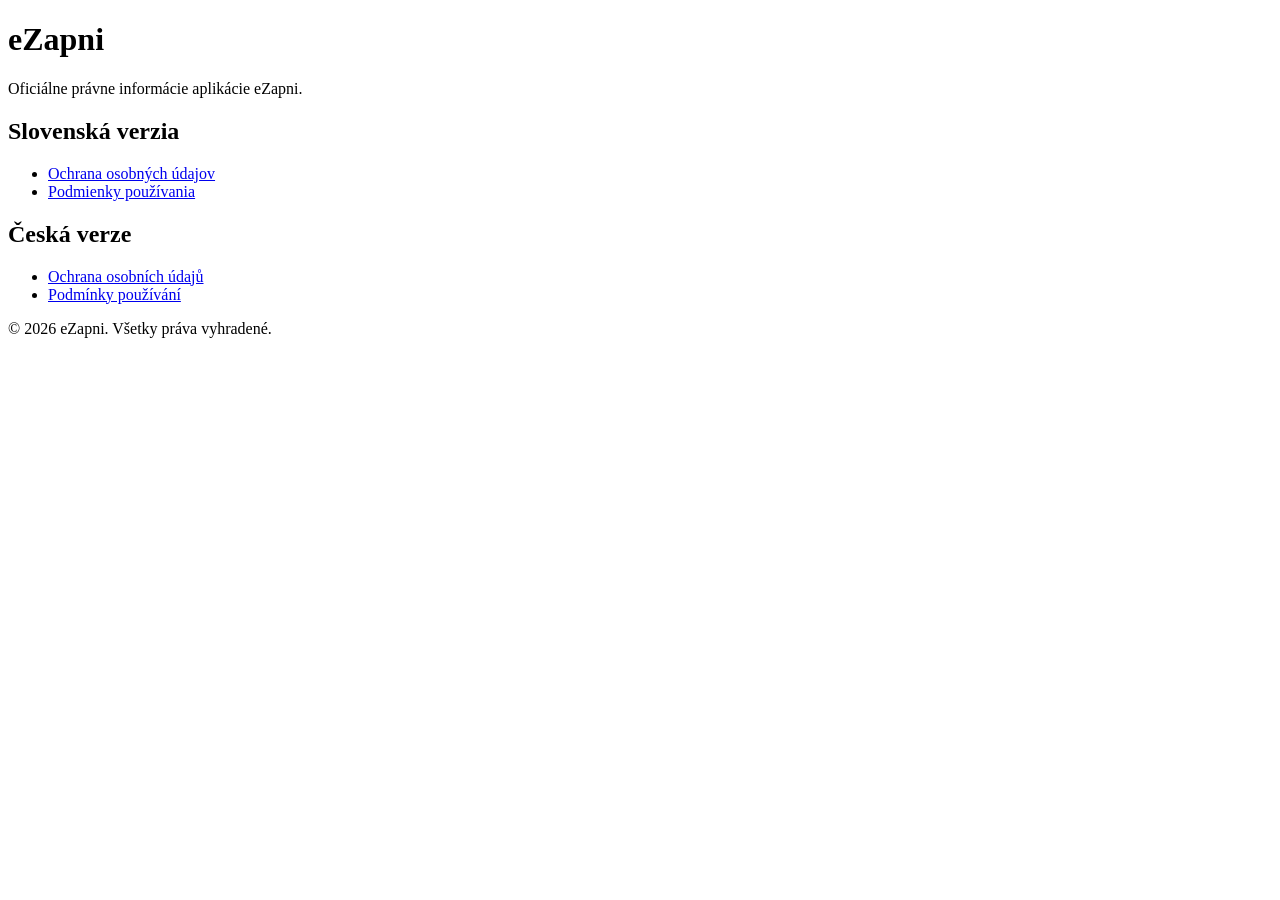
==== index.html @ 12177548 "Create index.html" ====
<!DOCTYPE html>
<html lang="sk">
<head>
  <meta charset="UTF-8" />
  <meta name="viewport" content="width=device-width, initial-scale=1.0" />
  <title>eZapni – Právne informácie</title>
  <link rel="stylesheet" href="styles.css" />
</head>
<body>
  <div class="container">
    <h1>eZapni</h1>
    <p class="subtitle">
      Oficiálne právne informácie aplikácie eZapni.
    </p>

    <div class="language-block">
      <h2>Slovenská verzia</h2>
      <ul>
        <li><a href="privacy-sk.html">Ochrana osobných údajov</a></li>
        <li><a href="terms-sk.html">Podmienky používania</a></li>
      </ul>
    </div>

    <div class="language-block">
      <h2>Česká verze</h2>
      <ul>
        <li><a href="privacy-cz.html">Ochrana osobních údajů</a></li>
        <li><a href="terms-cz.html">Podmínky používání</a></li>
      </ul>
    </div>

    <footer>
      © 2026 eZapni. Všetky práva vyhradené.
    </footer>
  </div>
</body>
</html>
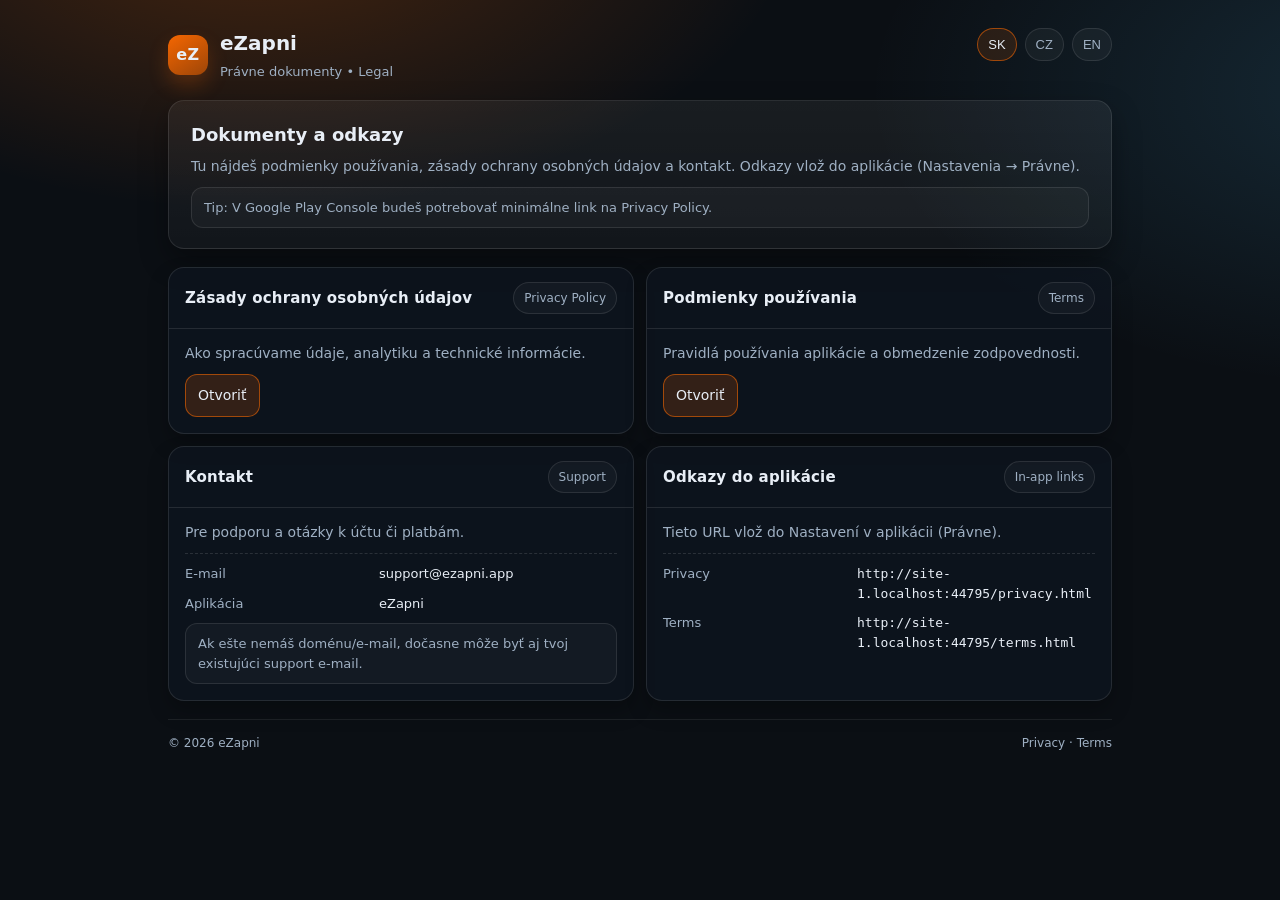
==== commit 4dd9179f: "Update index.html" ====
--- a/index.html
+++ b/index.html
@@ -1,37 +1,226 @@
-<!DOCTYPE html>
+<!doctype html>
 <html lang="sk">
 <head>
-  <meta charset="UTF-8" />
-  <meta name="viewport" content="width=device-width, initial-scale=1.0" />
-  <title>eZapni – Právne informácie</title>
-  <link rel="stylesheet" href="styles.css" />
+  <meta charset="utf-8" />
+  <meta name="viewport" content="width=device-width, initial-scale=1" />
+  <title>eZapni — Právne dokumenty</title>
+  <meta name="description" content="Právne dokumenty pre aplikáciu eZapni: Zásady ochrany osobných údajov, Podmienky používania, Kontakt." />
+  <link rel="stylesheet" href="./styles.css" />
 </head>
 <body>
   <div class="container">
-    <h1>eZapni</h1>
-    <p class="subtitle">
-      Oficiálne právne informácie aplikácie eZapni.
-    </p>
-
-    <div class="language-block">
-      <h2>Slovenská verzia</h2>
-      <ul>
-        <li><a href="privacy-sk.html">Ochrana osobných údajov</a></li>
-        <li><a href="terms-sk.html">Podmienky používania</a></li>
-      </ul>
+    <div class="header">
+      <div class="brand">
+        <div class="logo">eZ</div>
+        <div>
+          <h1>eZapni</h1>
+          <p>Právne dokumenty • Legal</p>
+        </div>
+      </div>
+
+      <div class="lang" role="navigation" aria-label="Language switch">
+        <button class="pill" aria-current="true" data-lang="sk">SK</button>
+        <button class="pill" aria-current="false" data-lang="cs">CZ</button>
+        <button class="pill" aria-current="false" data-lang="en">EN</button>
+      </div>
     </div>
 
-    <div class="language-block">
-      <h2>Česká verze</h2>
-      <ul>
-        <li><a href="privacy-cz.html">Ochrana osobních údajů</a></li>
-        <li><a href="terms-cz.html">Podmínky používání</a></li>
-      </ul>
+    <section class="hero" id="hero">
+      <h2>Dokumenty a odkazy</h2>
+      <p>Tu nájdeš podmienky používania, zásady ochrany osobných údajov a kontakt. Odkazy vlož do aplikácie (Nastavenia → Právne).</p>
+      <div class="notice" id="note">
+        Tip: V Google Play Console budeš potrebovať minimálne link na Privacy Policy.
+      </div>
+    </section>
+
+    <div class="grid">
+      <section class="card">
+        <header>
+          <h3 id="privacyTitle">Zásady ochrany osobných údajov</h3>
+          <span class="badge" id="privacyBadge">Privacy Policy</span>
+        </header>
+        <div class="content">
+          <p id="privacyDesc">Ako spracúvame údaje, analytiku a technické informácie.</p>
+          <div class="actions">
+            <a class="btn primary" href="./privacy.html" id="privacyBtn">Otvoriť</a>
+          </div>
+        </div>
+      </section>
+
+      <section class="card">
+        <header>
+          <h3 id="termsTitle">Podmienky používania</h3>
+          <span class="badge" id="termsBadge">Terms</span>
+        </header>
+        <div class="content">
+          <p id="termsDesc">Pravidlá používania aplikácie a obmedzenie zodpovednosti.</p>
+          <div class="actions">
+            <a class="btn primary" href="./terms.html" id="termsBtn">Otvoriť</a>
+          </div>
+        </div>
+      </section>
+
+      <section class="card">
+        <header>
+          <h3 id="contactTitle">Kontakt</h3>
+          <span class="badge" id="contactBadge">Support</span>
+        </header>
+        <div class="content">
+          <p id="contactDesc">Pre podporu a otázky k účtu či platbám.</p>
+          <div class="kv">
+            <div class="k" id="contactEmailK">E-mail</div>
+            <div class="v"><a href="mailto:support@ezapni.app">support@ezapni.app</a></div>
+
+            <div class="k" id="contactAppK">Aplikácia</div>
+            <div class="v">eZapni</div>
+          </div>
+
+          <div class="notice small" id="contactHint">
+            Ak ešte nemáš doménu/e-mail, dočasne môže byť aj tvoj existujúci support e-mail.
+          </div>
+        </div>
+      </section>
+
+      <section class="card">
+        <header>
+          <h3 id="linksTitle">Odkazy do aplikácie</h3>
+          <span class="badge" id="linksBadge">In-app links</span>
+        </header>
+        <div class="content">
+          <p id="linksDesc">Tieto URL vlož do Nastavení v aplikácii (Právne).</p>
+          <div class="kv">
+            <div class="k">Privacy</div>
+            <div class="v"><code id="privacyUrl"></code></div>
+
+            <div class="k">Terms</div>
+            <div class="v"><code id="termsUrl"></code></div>
+          </div>
+        </div>
+      </section>
     </div>
 
-    <footer>
-      © 2026 eZapni. Všetky práva vyhradené.
-    </footer>
+    <div class="footer">
+      <div>© <span id="year"></span> eZapni</div>
+      <div class="small">
+        <a href="./privacy.html">Privacy</a> · <a href="./terms.html">Terms</a>
+      </div>
+    </div>
   </div>
+
+  <script>
+    // Fill year + absolute URLs (works on GitHub Pages)
+    document.getElementById("year").textContent = new Date().getFullYear();
+
+    const abs = (path) => new URL(path, window.location.href).toString();
+    document.getElementById("privacyUrl").textContent = abs("./privacy.html");
+    document.getElementById("termsUrl").textContent = abs("./terms.html");
+
+    // Simple i18n switch (content only on index)
+    const strings = {
+      sk: {
+        heroTitle: "Dokumenty a odkazy",
+        heroDesc: "Tu nájdeš podmienky používania, zásady ochrany osobných údajov a kontakt. Odkazy vlož do aplikácie (Nastavenia → Právne).",
+        note: "Tip: V Google Play Console budeš potrebovať minimálne link na Privacy Policy.",
+        privacyTitle: "Zásady ochrany osobných údajov",
+        privacyDesc: "Ako spracúvame údaje, analytiku a technické informácie.",
+        privacyBtn: "Otvoriť",
+        termsTitle: "Podmienky používania",
+        termsDesc: "Pravidlá používania aplikácie a obmedzenie zodpovednosti.",
+        termsBtn: "Otvoriť",
+        contactTitle: "Kontakt",
+        contactDesc: "Pre podporu a otázky k účtu či platbám.",
+        contactEmailK: "E-mail",
+        contactAppK: "Aplikácia",
+        contactHint: "Ak ešte nemáš doménu/e-mail, dočasne môže byť aj tvoj existujúci support e-mail.",
+        linksTitle: "Odkazy do aplikácie",
+        linksDesc: "Tieto URL vlož do Nastavení v aplikácii (Právne).",
+      },
+      cs: {
+        heroTitle: "Dokumenty a odkazy",
+        heroDesc: "Zde najdeš podmínky používání, zásady ochrany osobních údajů a kontakt. Odkazy vlož do aplikace (Nastavení → Právní).",
+        note: "Tip: V Google Play Console budeš potřebovat minimálně odkaz na Privacy Policy.",
+        privacyTitle: "Zásady ochrany osobních údajů",
+        privacyDesc: "Jak zpracováváme údaje, analytiku a technické informace.",
+        privacyBtn: "Otevřít",
+        termsTitle: "Podmínky používání",
+        termsDesc: "Pravidla používání aplikace a omezení odpovědnosti.",
+        termsBtn: "Otevřít",
+        contactTitle: "Kontakt",
+        contactDesc: "Pro podporu a dotazy k účtu či platbám.",
+        contactEmailK: "E-mail",
+        contactAppK: "Aplikace",
+        contactHint: "Pokud ještě nemáš doménu/e-mail, dočasně může být i tvůj stávající support e-mail.",
+        linksTitle: "Odkazy do aplikace",
+        linksDesc: "Tato URL vlož do Nastavení v aplikaci (Právní).",
+      },
+      en: {
+        heroTitle: "Documents & links",
+        heroDesc: "Here you’ll find the Terms of Use, Privacy Policy and contact. Add these links in the app (Settings → Legal).",
+        note: "Tip: Google Play Console requires at least a Privacy Policy link.",
+        privacyTitle: "Privacy Policy",
+        privacyDesc: "How we process data, analytics and technical information.",
+        privacyBtn: "Open",
+        termsTitle: "Terms of Use",
+        termsDesc: "Rules for using the app and limitation of liability.",
+        termsBtn: "Open",
+        contactTitle: "Contact",
+        contactDesc: "Support and questions about account or payments.",
+        contactEmailK: "Email",
+        contactAppK: "App",
+        contactHint: "If you don’t have a domain/email yet, you can temporarily use your existing support email.",
+        linksTitle: "In-app links",
+        linksDesc: "Use these URLs in the app (Settings → Legal).",
+      }
+    };
+
+    const els = {
+      heroTitle: document.querySelector("#hero h2"),
+      heroDesc: document.querySelector("#hero p"),
+      note: document.getElementById("note"),
+      privacyTitle: document.getElementById("privacyTitle"),
+      privacyDesc: document.getElementById("privacyDesc"),
+      privacyBtn: document.getElementById("privacyBtn"),
+      termsTitle: document.getElementById("termsTitle"),
+      termsDesc: document.getElementById("termsDesc"),
+      termsBtn: document.getElementById("termsBtn"),
+      contactTitle: document.getElementById("contactTitle"),
+      contactDesc: document.getElementById("contactDesc"),
+      contactEmailK: document.getElementById("contactEmailK"),
+      contactAppK: document.getElementById("contactAppK"),
+      contactHint: document.getElementById("contactHint"),
+      linksTitle: document.getElementById("linksTitle"),
+      linksDesc: document.getElementById("linksDesc"),
+    };
+
+    function setLang(lang){
+      const s = strings[lang] || strings.sk;
+      els.heroTitle.textContent = s.heroTitle;
+      els.heroDesc.textContent = s.heroDesc;
+      els.note.textContent = s.note;
+      els.privacyTitle.textContent = s.privacyTitle;
+      els.privacyDesc.textContent = s.privacyDesc;
+      els.privacyBtn.textContent = s.privacyBtn;
+      els.termsTitle.textContent = s.termsTitle;
+      els.termsDesc.textContent = s.termsDesc;
+      els.termsBtn.textContent = s.termsBtn;
+      els.contactTitle.textContent = s.contactTitle;
+      els.contactDesc.textContent = s.contactDesc;
+      els.contactEmailK.textContent = s.contactEmailK;
+      els.contactAppK.textContent = s.contactAppK;
+      els.contactHint.textContent = s.contactHint;
+      els.linksTitle.textContent = s.linksTitle;
+      els.linksDesc.textContent = s.linksDesc;
+
+      document.querySelectorAll(".pill").forEach(b=>{
+        b.setAttribute("aria-current", b.dataset.lang === lang ? "true" : "false");
+      });
+
+      document.documentElement.lang = lang === "cs" ? "cs" : (lang === "en" ? "en" : "sk");
+    }
+
+    document.querySelectorAll(".pill").forEach(btn=>{
+      btn.addEventListener("click", ()=> setLang(btn.dataset.lang));
+    });
+  </script>
 </body>
 </html>
--- a/styles.css
+++ b/styles.css
@@ -0,0 +1,233 @@
+/* ezapni-legal — minimal, clean, mobile-friendly */
+
+:root{
+  --bg:#0b0f14;
+  --card:#0f1621;
+  --text:#e8eef6;
+  --muted:#9fb0c3;
+  --border:rgba(255,255,255,.10);
+  --accent:#ff6a00;
+
+  --radius:16px;
+  --shadow:0 12px 28px rgba(0,0,0,.35);
+
+  --max: 980px;
+}
+
+*{ box-sizing:border-box; }
+html,body{ height:100%; }
+body{
+  margin:0;
+  font-family: ui-sans-serif, system-ui, -apple-system, Segoe UI, Roboto, Helvetica, Arial, "Apple Color Emoji","Segoe UI Emoji";
+  background:
+    radial-gradient(900px 500px at 20% -10%, rgba(255,106,0,.25), transparent 60%),
+    radial-gradient(900px 500px at 110% 10%, rgba(86,200,255,.14), transparent 60%),
+    var(--bg);
+  color:var(--text);
+  line-height:1.5;
+}
+
+a{ color:inherit; text-decoration:none; }
+a:hover{ text-decoration:underline; }
+
+.container{
+  max-width:var(--max);
+  margin:0 auto;
+  padding:28px 18px 60px;
+}
+
+.header{
+  display:flex;
+  justify-content:space-between;
+  align-items:flex-start;
+  gap:12px;
+  margin-bottom:18px;
+}
+
+.brand{
+  display:flex;
+  gap:12px;
+  align-items:center;
+}
+
+.logo{
+  width:40px; height:40px;
+  border-radius:12px;
+  background: linear-gradient(145deg, rgba(255,106,0,.95), rgba(255,106,0,.55));
+  box-shadow: 0 10px 20px rgba(255,106,0,.22);
+  display:grid;
+  place-items:center;
+  font-weight:800;
+  letter-spacing:.5px;
+}
+
+.brand h1{
+  font-size:20px;
+  margin:0;
+}
+.brand p{
+  margin:4px 0 0;
+  color:var(--muted);
+  font-size:13px;
+}
+
+.lang{
+  display:flex;
+  gap:8px;
+  flex-wrap:wrap;
+  justify-content:flex-end;
+}
+
+.pill{
+  border:1px solid var(--border);
+  background: rgba(255,255,255,.04);
+  padding:8px 10px;
+  border-radius:999px;
+  font-size:13px;
+  color:var(--muted);
+  cursor:pointer;
+  user-select:none;
+}
+.pill[aria-current="true"]{
+  color:var(--text);
+  border-color: rgba(255,106,0,.55);
+  background: rgba(255,106,0,.12);
+}
+
+.hero{
+  border:1px solid var(--border);
+  background: linear-gradient(180deg, rgba(255,255,255,.06), rgba(255,255,255,.03));
+  border-radius: var(--radius);
+  box-shadow: var(--shadow);
+  padding:18px;
+  margin:14px 0 18px;
+}
+
+.hero h2{
+  margin:0 0 8px;
+  font-size:18px;
+}
+.hero p{
+  margin:0;
+  color:var(--muted);
+  font-size:14px;
+}
+
+.grid{
+  display:grid;
+  grid-template-columns: 1fr;
+  gap:12px;
+  margin-top:12px;
+}
+
+.card{
+  border:1px solid var(--border);
+  background: rgba(15,22,33,.65);
+  border-radius: var(--radius);
+  box-shadow: 0 10px 20px rgba(0,0,0,.25);
+  overflow:hidden;
+}
+
+.card header{
+  padding:14px 16px;
+  border-bottom:1px solid var(--border);
+  display:flex;
+  align-items:center;
+  justify-content:space-between;
+  gap:10px;
+}
+
+.card header h3{
+  margin:0;
+  font-size:15px;
+  letter-spacing:.2px;
+}
+.badge{
+  font-size:12px;
+  color:var(--muted);
+  border:1px solid var(--border);
+  border-radius:999px;
+  padding:6px 10px;
+  background: rgba(255,255,255,.03);
+}
+
+.card .content{
+  padding:14px 16px 16px;
+  color:var(--text);
+}
+
+.card .content p{
+  margin:0 0 10px;
+  color:var(--muted);
+  font-size:14px;
+}
+
+.actions{
+  display:flex;
+  gap:10px;
+  flex-wrap:wrap;
+  margin-top:10px;
+}
+
+.btn{
+  display:inline-flex;
+  align-items:center;
+  justify-content:center;
+  gap:8px;
+  padding:10px 12px;
+  border-radius:12px;
+  border:1px solid var(--border);
+  background: rgba(255,255,255,.04);
+  color:var(--text);
+  font-size:14px;
+}
+.btn:hover{ background: rgba(255,255,255,.06); text-decoration:none; }
+.btn.primary{
+  background: rgba(255,106,0,.16);
+  border-color: rgba(255,106,0,.55);
+}
+.btn.primary:hover{ background: rgba(255,106,0,.22); }
+
+.kv{
+  display:grid;
+  grid-template-columns: 180px 1fr;
+  gap:10px 14px;
+  margin-top:10px;
+  padding-top:10px;
+  border-top:1px dashed rgba(255,255,255,.12);
+}
+.kv .k{ color:var(--muted); font-size:13px; }
+.kv .v{ color:var(--text); font-size:13px; }
+
+.footer{
+  margin-top:18px;
+  color:var(--muted);
+  font-size:12px;
+  display:flex;
+  flex-wrap:wrap;
+  gap:10px;
+  align-items:center;
+  justify-content:space-between;
+  padding-top:14px;
+  border-top:1px solid rgba(255,255,255,.08);
+}
+
+.small{
+  font-size:12px;
+  color:var(--muted);
+}
+
+.notice{
+  margin-top:10px;
+  padding:10px 12px;
+  border:1px solid rgba(255,255,255,.10);
+  background: rgba(255,255,255,.03);
+  border-radius:12px;
+  color:var(--muted);
+  font-size:13px;
+}
+
+@media (min-width: 860px){
+  .grid{ grid-template-columns: 1fr 1fr; }
+  .hero{ padding:20px 22px; }
+}
